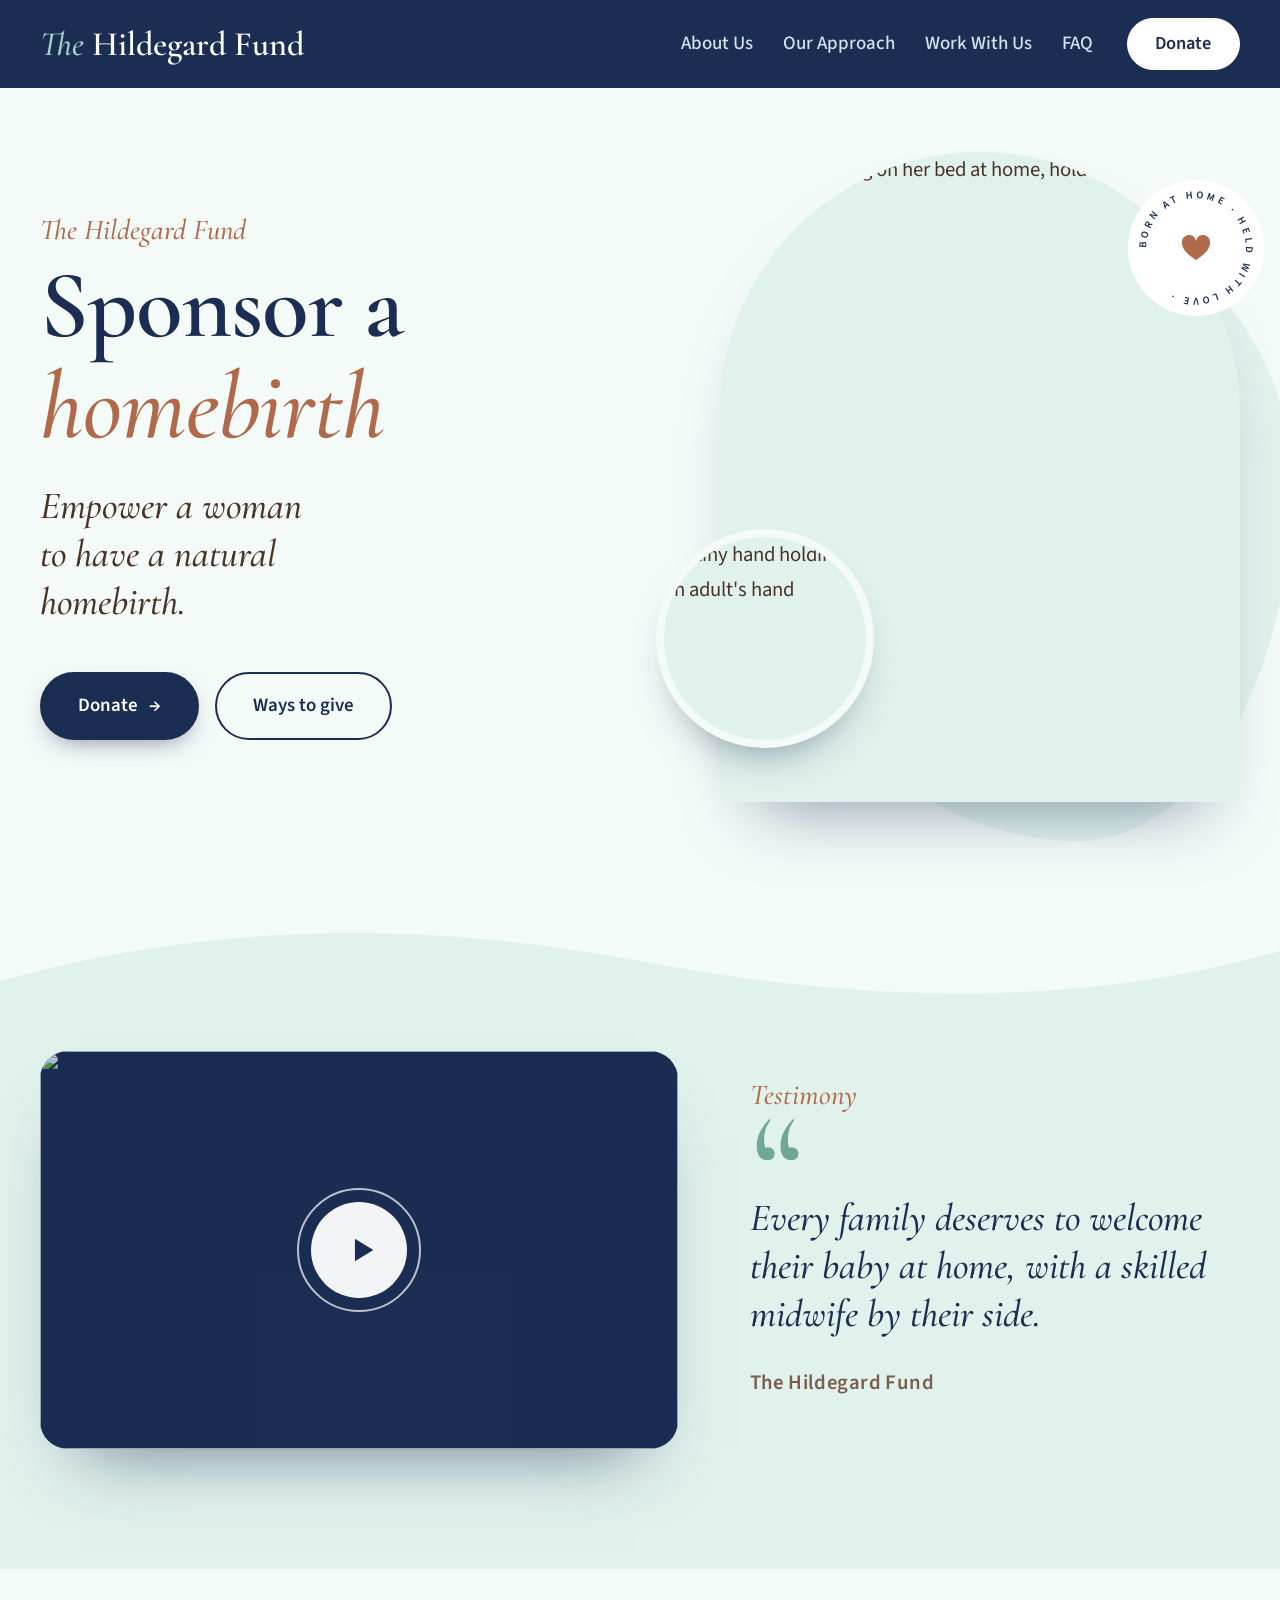
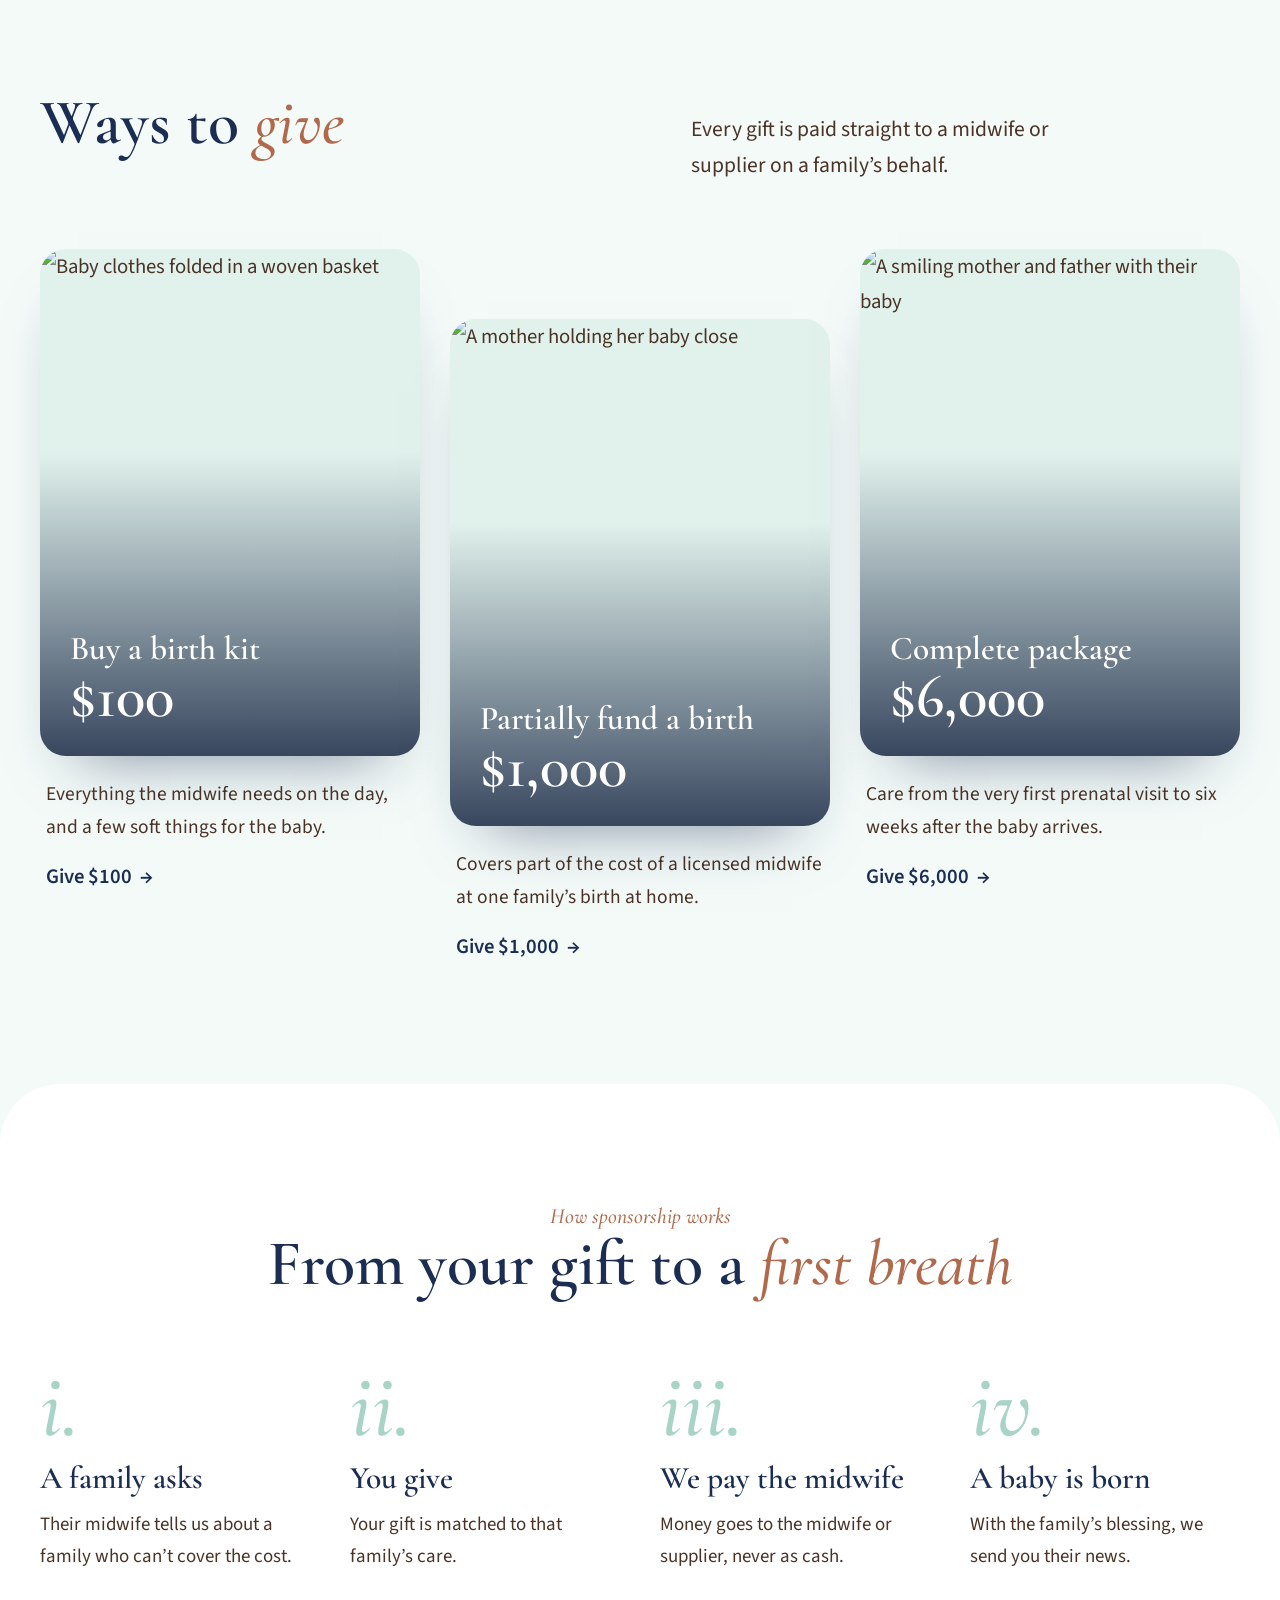
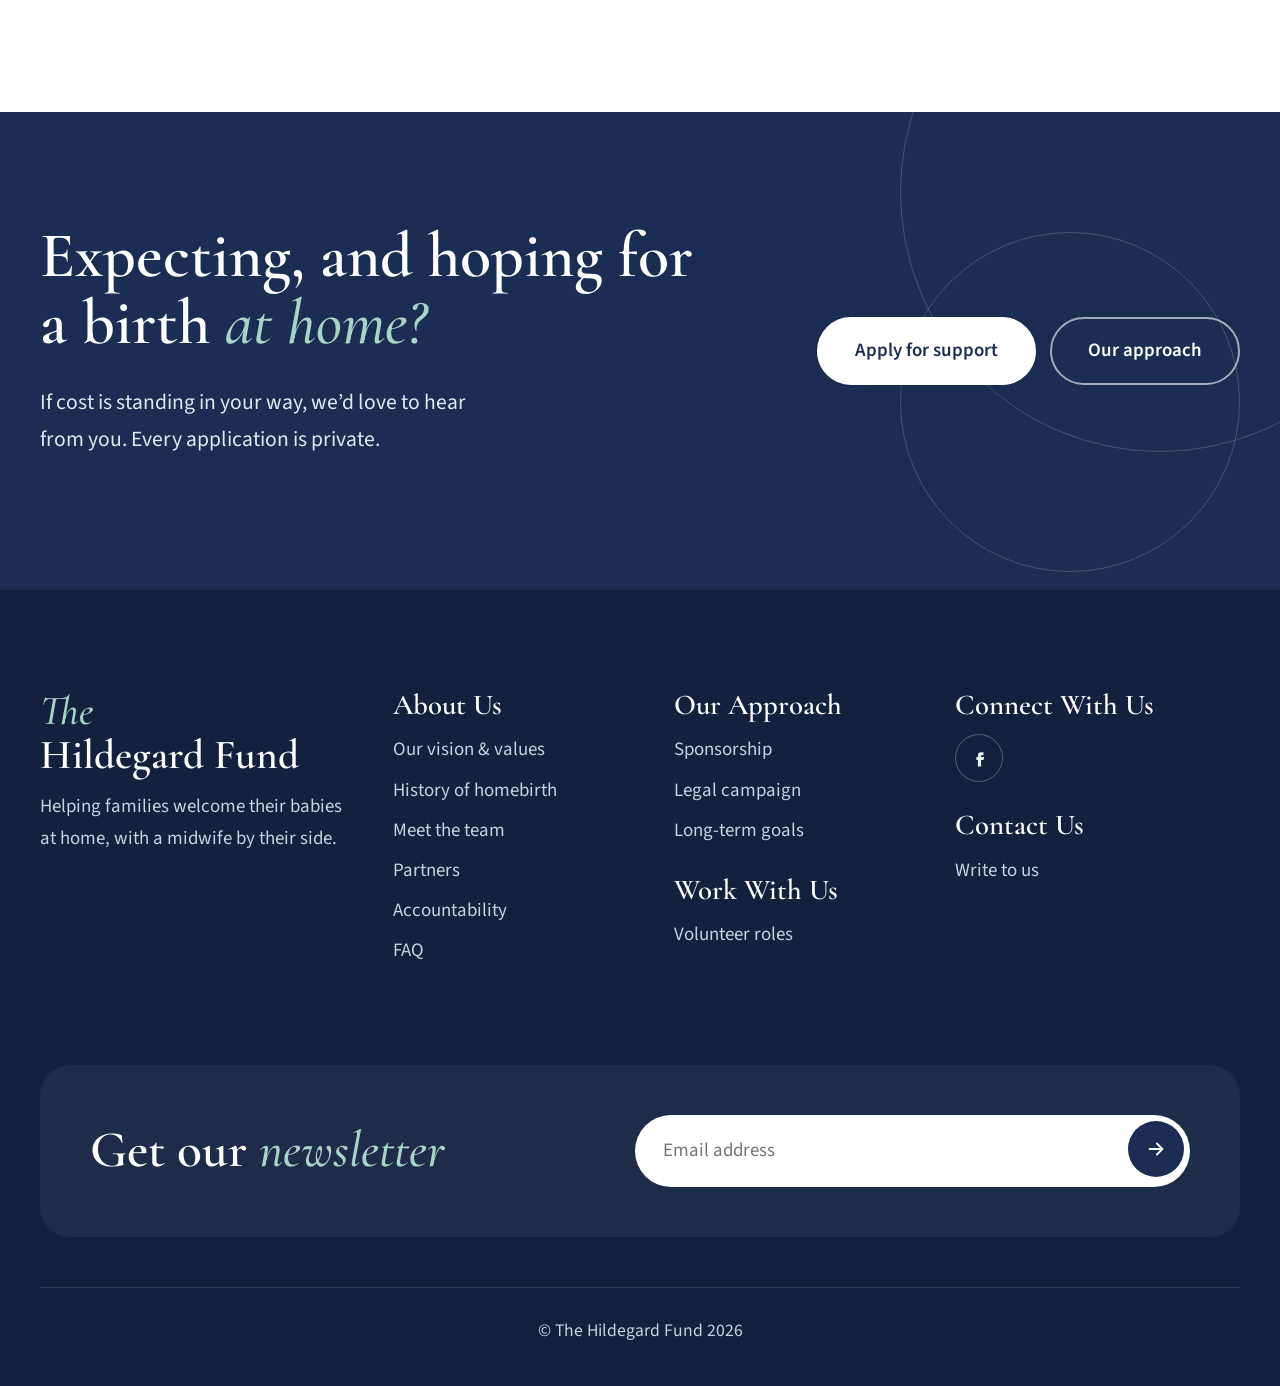
==== index.html @ 8248fbc6 "Launch The Hildegard Fund website Co-Authored-By: Claude Opus 5.5 <noreply@anthropic.com>" ====
<!DOCTYPE html>
<html lang="en">
<head>
  <meta charset="utf-8">
  <meta name="viewport" content="width=device-width, initial-scale=1">
  <title>The Hildegard Fund · Sponsor a homebirth</title>
  <meta name="description" content="The Hildegard Fund helps families pay for a midwife-attended homebirth. Buy a birth kit, fund a birth, or cover a complete package of care.">
  <link rel="preconnect" href="https://fonts.googleapis.com">
  <link rel="preconnect" href="https://fonts.gstatic.com" crossorigin>
  <link href="https://fonts.googleapis.com/css2?family=Cormorant+Garamond:ital,wght@0,500;0,600;1,500;1,600&family=Source+Sans+3:ital,wght@0,400;0,500;0,600;1,400&display=swap" rel="stylesheet">
  <link rel="stylesheet" href="css/style.css?v=10">
  <script>document.documentElement.classList.add("js")</script>
</head>
<body>

<header class="site-header">
  <div class="wrap">
    <a class="wordmark" href="index.html"><i>The</i> Hildegard Fund</a>
    <div class="header-right">
      <nav class="nav" aria-label="Main">
        <a href="about.html">About Us</a>
        <a href="approach.html">Our Approach</a>
        <a href="get-involved.html">Work With Us</a>
        <a href="about.html#faq">FAQ</a>
      </nav>
      <a class="donate-btn" href="https://www.paypal.com/pool/9ub8hglGhU?sr=wccr" target="_blank" rel="noopener">Donate</a>
      <button class="menu-btn" aria-expanded="false" aria-controls="mobile-nav" aria-label="Menu">
        <svg viewBox="0 0 24 24" fill="none" stroke="currentColor" stroke-width="1.5" stroke-linecap="round"><path d="M3 7h18M3 12h18M3 17h18"/></svg>
      </button>
    </div>
  </div>
  <nav class="mobile-nav" id="mobile-nav" aria-label="Main">
    <div>
      <a href="about.html">About Us</a>
      <a href="approach.html">Our Approach</a>
      <a href="get-involved.html">Work With Us</a>
      <a href="about.html#faq">FAQ</a>
      <a href="get-involved.html#contact">Contact Us</a>
    </div>
  </nav>
</header>

<main>
<!-- Photos are free Unsplash images used for now. Replace them with photos of your own families when you have them. -->

<section class="hero">
  <div class="wrap">
    <div>
      <p class="kicker reveal">The Hildegard Fund</p>
      <h1 class="reveal d1">Sponsor a <em>homebirth</em></h1>
      <p class="lede reveal d2">Empower a woman to have a natural homebirth.</p>
      <div class="hero-actions reveal d3">
        <a class="button" href="https://www.paypal.com/pool/9ub8hglGhU?sr=wccr" target="_blank" rel="noopener">Donate <span class="arrow">&rarr;</span></a>
        <a class="button ghost" href="#give">Ways to give</a>
      </div>
    </div>

    <div class="hero-art reveal d2">
      <div class="blob" aria-hidden="true"></div>
      <figure class="photo main">
        <img src="https://images.unsplash.com/photo-1581952976057-3a95405e28b0?auto=format&fit=crop&w=1100&q=80" alt="A mother sitting on her bed at home, holding her newborn">
      </figure>
      <figure class="photo small">
        <img src="https://images.unsplash.com/photo-1582486225644-aeacf6aa0b1b?auto=format&fit=crop&w=500&q=80" alt="A tiny hand holding an adult's hand">
      </figure>
      <svg class="spin-badge" viewBox="0 0 140 140" aria-hidden="true">
        <circle cx="70" cy="70" r="68" fill="#FFFFFF"/>
        <defs><path id="ring" d="M70,70 m-50,0 a50,50 0 1,1 100,0 a50,50 0 1,1 -100,0"/></defs>
        <text><textPath href="#ring">born at home &middot; held with love &middot;</textPath></text>
        <g class="heart"><path d="M70 82c-9-6-14-11-14-17a7 7 0 0 1 14-2 7 7 0 0 1 14 2c0 6-5 11-14 17z" fill="#B0694A"/></g>
      </svg>
    </div>
  </div>
</section>

<svg class="wave to-mint" viewBox="0 0 1440 90" preserveAspectRatio="none" aria-hidden="true"><path d="M0,60 C240,0 480,0 720,40 C960,80 1200,90 1440,30 L1440,90 L0,90 Z"/></svg>

<section class="testimony">
  <div class="wrap">
    <div class="reveal">
      <!-- Paste a YouTube embed link into data-video, for example https://www.youtube.com/embed/VIDEO_ID -->
      <button class="video" data-video="" aria-label="Play the testimony video">
        <img src="https://images.unsplash.com/photo-1542385151-efd9000785a0?auto=format&fit=crop&w=1200&q=80" alt="">
        <span class="play" aria-hidden="true"><svg viewBox="0 0 24 24"><path d="M7 4v16l13-8z"/></svg></span>
      </button>
    </div>
    <div class="reveal d1">
      <p class="kicker">Testimony</p>
      <span class="quote-mark" aria-hidden="true">&ldquo;</span>
      <p class="pull">Every family deserves to welcome their baby at home, with a skilled midwife by their side.</p>
      <p class="pull-by">The Hildegard Fund</p>
    </div>
  </div>
</section>

<section class="giving" id="give">
  <div class="wrap">
    <div class="section-head">
      <h2 class="reveal">Ways to <em>give</em></h2>
      <p class="reveal d1">Every gift is paid straight to a midwife or supplier on a family&rsquo;s behalf.</p>
    </div>

    <div class="gifts">
      <article class="gift reveal">
        <figure class="photo">
          <img src="https://images.unsplash.com/photo-1768693602418-260d828b878d?auto=format&fit=crop&w=800&q=80" alt="Baby clothes folded in a woven basket" loading="lazy">
          <div class="over"><h3>Buy a birth kit</h3><p class="amount">$100</p></div>
        </figure>
        <div class="text">
          <p>Everything the midwife needs on the day, and a few soft things for the baby.</p>
          <a class="link-arrow" href="https://www.paypal.com/pool/9ub8hglGhU?sr=wccr" target="_blank" rel="noopener">Give $100</a>
        </div>
      </article>

      <article class="gift reveal d1">
        <figure class="photo">
          <img src="https://images.unsplash.com/photo-1583710457367-47de0ea21fef?auto=format&fit=crop&w=800&q=80" alt="A mother holding her baby close" loading="lazy">
          <div class="over"><h3>Partially fund a birth</h3><p class="amount">$1,000</p></div>
        </figure>
        <div class="text">
          <p>Covers part of the cost of a licensed midwife at one family&rsquo;s birth at home.</p>
          <a class="link-arrow" href="https://www.paypal.com/pool/9ub8hglGhU?sr=wccr" target="_blank" rel="noopener">Give $1,000</a>
        </div>
      </article>

      <article class="gift reveal d2">
        <figure class="photo">
          <img src="https://images.unsplash.com/photo-1543342384-1f1350e27861?auto=format&fit=crop&w=800&q=80" alt="A smiling mother and father with their baby" loading="lazy">
          <div class="over"><h3>Complete package</h3><p class="amount">$6,000</p></div>
        </figure>
        <div class="text">
          <p>Care from the very first prenatal visit to six weeks after the baby arrives.</p>
          <a class="link-arrow" href="https://www.paypal.com/pool/9ub8hglGhU?sr=wccr" target="_blank" rel="noopener">Give $6,000</a>
        </div>
      </article>
    </div>
  </div>
</section>

<section class="steps-section">
  <div class="wrap">
    <div class="section-head center">
      <p class="kicker reveal">How sponsorship works</p>
      <h2 class="reveal d1">From your gift to a <em>first breath</em></h2>
    </div>
    <ol class="steps">
      <li class="reveal"><span class="num">i.</span><h3>A family asks</h3><p>Their midwife tells us about a family who can&rsquo;t cover the cost.</p></li>
      <li class="reveal d1"><span class="num">ii.</span><h3>You give</h3><p>Your gift is matched to that family&rsquo;s care.</p></li>
      <li class="reveal d2"><span class="num">iii.</span><h3>We pay the midwife</h3><p>Money goes to the midwife or supplier, never as cash.</p></li>
      <li class="reveal d3"><span class="num">iv.</span><h3>A baby is born</h3><p>With the family&rsquo;s blessing, we send you their news.</p></li>
    </ol>
  </div>
</section>

<section class="band">
  <span class="circle" aria-hidden="true"></span><span class="circle two" aria-hidden="true"></span>
  <div class="wrap">
    <div class="reveal">
      <h2>Expecting, and hoping for a birth <em>at home?</em></h2>
      <p>If cost is standing in your way, we&rsquo;d love to hear from you. Every application is private.</p>
    </div>
    <div class="actions reveal d1">
      <a class="button light" href="get-involved.html#contact">Apply for support</a>
      <a class="button ghost" href="approach.html">Our approach</a>
    </div>
  </div>
</section>
</main>

<footer class="site-footer">
  <div class="wrap">
    <div class="footer-top">
      <div>
        <p class="footer-name"><i>The</i><br>Hildegard Fund</p>
        <p>Helping families welcome their babies at home, with a midwife by their side.</p>
      </div>
      <div>
        <h4>About Us</h4>
        <ul>
          <li><a href="about.html#vision">Our vision &amp; values</a></li>
          <li><a href="about.html#history">History of homebirth</a></li>
          <li><a href="about.html#team">Meet the team</a></li>
          <li><a href="about.html#partners">Partners</a></li>
          <li><a href="about.html#accountability">Accountability</a></li>
          <li><a href="about.html#faq">FAQ</a></li>
        </ul>
      </div>
      <div>
        <h4>Our Approach</h4>
        <ul>
          <li><a href="approach.html#sponsorship">Sponsorship</a></li>
          <li><a href="approach.html#legal">Legal campaign</a></li>
          <li><a href="approach.html#goals">Long-term goals</a></li>
        </ul>
        <h4>Work With Us</h4>
        <ul>
          <li><a href="get-involved.html#volunteer">Volunteer roles</a></li>
        </ul>
      </div>
      <div>
        <h4>Connect With Us</h4>
        <div class="socials">
          <a href="https://www.facebook.com/profile.php?id=61595986334964&amp;sk=directory_communities" target="_blank" rel="noopener" aria-label="Facebook"><svg viewBox="0 0 24 24"><path d="M14 8h3V4h-3a4 4 0 0 0-4 4v2H8v4h2v8h4v-8h3l1-4h-4V8z"/></svg></a>
        </div>
        <h4>Contact Us</h4>
        <ul>
          <li><a href="get-involved.html#contact">Write to us</a></li>
        </ul>
      </div>
    </div>

    <div class="newsletter">
      <h3>Get our <em>newsletter</em></h3>
      <form class="news-form" novalidate>
        <label class="sr-only" for="news-email">Email address</label>
        <input type="email" id="news-email" placeholder="Email address" autocomplete="email">
        <button type="submit" aria-label="Sign up">
          <svg viewBox="0 0 24 24" fill="none" stroke="currentColor" stroke-width="2" stroke-linecap="round" stroke-linejoin="round"><path d="M5 12h14M13 6l6 6-6 6"/></svg>
        </button>
      </form>
      <p class="news-msg" aria-live="polite"></p>
    </div>

    <p class="copyright">&copy; The Hildegard Fund 2026</p>
  </div>
</footer>

<script src="js/main.js?v=10"></script>
</body>
</html>
---- css/style.css ----
/* The Hildegard Fund */

:root {
  --bg: #F3FAF8;          /* light blue-green page */
  --mint: #E1F2ED;        /* soft band */
  --sage: #A8D3C7;        /* accents */
  --sage-deep: #6FA897;
  --white: #FFFFFF;
  --navy: #1B2D52;        /* important headings */
  --navy-deep: #13213F;
  --brown: #4A3326;       /* body text */
  --brown-soft: #7A5E4C;
  --clay: #B0694A;        /* italic accents */
  --line: rgba(27, 45, 82, 0.12);

  --display: "Cormorant Garamond", Garamond, Georgia, serif;
  --sans: "Source Sans 3", "Helvetica Neue", Arial, sans-serif;

  --wrap: 1200px;
  --ease: cubic-bezier(.2, .7, .2, 1);
}

/* Base text size: every size on the site scales from this. */
html { font-size: 112.5%; scroll-behavior: smooth; scroll-padding-top: 100px; }

* { box-sizing: border-box; }

body {
  margin: 0;
  background: var(--bg);
  color: var(--brown);
  font-family: var(--sans);
  font-size: 1.15rem;
  line-height: 1.7;
  -webkit-font-smoothing: antialiased;
  overflow-x: clip;
}

img { display: block; max-width: 100%; }

h1, h2, h3, h4 {
  font-family: var(--display);
  color: var(--navy);
  font-weight: 600;
  line-height: 1.05;
  margin: 0 0 0.45em;
}
h1 { font-size: clamp(3.2rem, 7.5vw, 6rem); letter-spacing: -0.01em; }
h2 { font-size: clamp(2.5rem, 5vw, 3.9rem); }
h3 { font-size: clamp(1.7rem, 2.6vw, 2.1rem); }
h1 em, h2 em, h3 em { font-style: italic; font-weight: 500; color: var(--clay); }

p { margin: 0 0 1em; }

a { color: var(--navy); text-underline-offset: .2em; text-decoration-thickness: 1px; transition: color .25s; }
a:hover { color: var(--clay); }

:focus-visible { outline: 2px solid var(--clay); outline-offset: 4px; border-radius: 4px; }

.wrap { width: min(var(--wrap), 100% - 56px); margin-inline: auto; }

.sr-only { position: absolute; width: 1px; height: 1px; overflow: hidden; clip: rect(0 0 0 0); white-space: nowrap; }

.kicker {
  font-family: var(--display); font-style: italic; font-weight: 500;
  font-size: 1.6rem; color: var(--clay); margin: 0 0 .3em; line-height: 1.2;
}

.lede {
  font-family: var(--display); font-style: italic; font-weight: 500;
  font-size: clamp(1.8rem, 3vw, 2.5rem); line-height: 1.25; color: var(--brown);
}

/* ---------- Buttons ---------- */

.button {
  display: inline-flex; align-items: center; gap: .6em;
  background: var(--navy); color: var(--white);
  padding: .85em 1.9em; border-radius: 999px;
  font-family: var(--sans); font-weight: 600; font-size: 1.05rem;
  text-decoration: none; border: 2px solid var(--navy);
  transition: transform .3s var(--ease), background .3s, color .3s, box-shadow .3s;
  box-shadow: 0 10px 24px -10px rgba(27, 45, 82, .55);
}
.button:hover { color: var(--white); background: var(--navy-deep); transform: translateY(-3px); box-shadow: 0 16px 30px -12px rgba(27, 45, 82, .6); }
.button .arrow { transition: transform .3s var(--ease); }
.button:hover .arrow { transform: translateX(4px); }
.button.ghost { background: transparent; color: var(--navy); box-shadow: none; }
.button.ghost:hover { background: var(--navy); color: var(--white); }
.button.light { background: var(--white); color: var(--navy); border-color: var(--white); }
.button.light:hover { background: var(--mint); color: var(--navy); }

.link-arrow { font-weight: 600; text-decoration: none; display: inline-flex; gap: .4em; align-items: center; }
.link-arrow::after { content: "\2192"; transition: transform .3s var(--ease); }
.link-arrow:hover::after { transform: translateX(5px); }

/* ---------- Header ---------- */

/* The top bar is navy blue with light text */
.site-header {
  position: sticky; top: 0; z-index: 30;
  background: var(--navy);
  transition: box-shadow .35s;
}
.site-header.scrolled { box-shadow: 0 10px 30px -12px rgba(19, 33, 63, .55); }
.site-header .wrap { display: flex; align-items: center; justify-content: space-between; gap: 24px; padding: 18px 0; }
.wordmark {
  font-family: var(--display); font-weight: 600; font-size: 1.9rem; line-height: 1;
  color: var(--white); text-decoration: none; white-space: nowrap;
}
.wordmark i { font-weight: 500; color: var(--sage); }
.wordmark:hover { color: var(--white); }

.header-right { display: flex; align-items: center; gap: 34px; }
.nav { display: flex; gap: 30px; }
.nav a { position: relative; text-decoration: none; color: #D5E3EC; font-size: 1.05rem; font-weight: 500; }
.nav a::after {
  content: ""; position: absolute; left: 0; right: 0; bottom: -4px; height: 1.5px; background: var(--sage);
  transform: scaleX(0); transform-origin: right; transition: transform .35s var(--ease);
}
.nav a:hover::after, .nav a[aria-current="page"]::after { transform: scaleX(1); transform-origin: left; }
.nav a:hover, .nav a[aria-current="page"] { color: var(--white); }

.donate-btn {
  display: inline-block; padding: .5em 1.5em; border-radius: 999px;
  border: 1.5px solid var(--white); background: var(--white); color: var(--navy); text-decoration: none;
  font-weight: 600; font-size: 1.02rem; white-space: nowrap; transition: .3s;
}
.donate-btn:hover { background: var(--sage); border-color: var(--sage); color: var(--navy); }

.menu-btn { display: none; background: none; border: 0; padding: 6px; cursor: pointer; color: var(--white); }
.menu-btn svg { width: 30px; height: 30px; display: block; }

.mobile-nav {
  display: grid; grid-template-rows: 0fr; transition: grid-template-rows .4s var(--ease);
  background: var(--navy);
}
.mobile-nav > div { overflow: hidden; }
.mobile-nav.open { grid-template-rows: 1fr; box-shadow: 0 20px 30px -20px rgba(19,33,63,.6); }
.mobile-nav a {
  display: block; padding: 14px 28px; text-decoration: none; color: var(--white);
  font-family: var(--display); font-size: 1.6rem; font-weight: 600; border-top: 1px solid rgba(255,255,255,.12);
}

/* ---------- Photos ---------- */

.photo { margin: 0; overflow: hidden; background: var(--mint); position: relative; }
.photo img { width: 100%; height: 100%; object-fit: cover; transition: transform 1.2s var(--ease); }

/* ---------- Hero ---------- */

.hero { position: relative; padding: 64px 0 120px; overflow-x: clip; }
.hero .wrap { display: grid; grid-template-columns: 1.05fr 1fr; gap: 64px; align-items: center; }
.hero h1 { margin-bottom: .25em; }
.hero .lede { max-width: 17ch; margin-bottom: 1.2em; }
.hero-actions { display: flex; flex-wrap: wrap; gap: 16px; align-items: center; }

.hero-art { position: relative; justify-self: end; width: min(100%, 520px); }
.hero-art .blob {
  position: absolute; inset: 8% -10% -6% 12%; background: var(--mint);
  border-radius: 46% 54% 42% 58% / 52% 44% 56% 48%;
  animation: morph 14s ease-in-out infinite;
}
.hero-art .main {
  position: relative; aspect-ratio: 4 / 5;
  border-radius: 999px 999px 32px 32px;
  box-shadow: 0 40px 70px -40px rgba(27, 45, 82, .55);
}
.hero-art .small {
  position: absolute; left: -64px; bottom: 54px; width: 42%; aspect-ratio: 1;
  border-radius: 50%; border: 8px solid var(--bg);
  box-shadow: 0 24px 40px -22px rgba(27, 45, 82, .5);
  animation: float 7s ease-in-out infinite;
}
.spin-badge {
  position: absolute; right: -26px; top: 26px; width: 140px; height: 140px;
  animation: spin 26s linear infinite;
}
.spin-badge text { font-family: var(--sans); font-size: 10.5px; font-weight: 600; letter-spacing: .32em; fill: var(--navy); text-transform: uppercase; }
.spin-badge .heart { animation: spin 26s linear infinite reverse; transform-origin: 70px 70px; }

@keyframes morph {
  0%, 100% { border-radius: 46% 54% 42% 58% / 52% 44% 56% 48%; }
  50% { border-radius: 58% 42% 55% 45% / 42% 58% 42% 58%; }
}
@keyframes float { 0%, 100% { transform: translateY(0); } 50% { transform: translateY(-14px); } }
@keyframes spin { to { transform: rotate(360deg); } }

.wave { display: block; width: 100%; height: 90px; margin-top: -1px; }
.wave.to-mint { fill: var(--mint); }

/* ---------- Testimony ---------- */

.testimony { background: var(--mint); padding: 40px 0 120px; }
.testimony .wrap { display: grid; grid-template-columns: 1.3fr 1fr; gap: 72px; align-items: center; }
.video {
  position: relative; display: block; width: 100%; aspect-ratio: 16 / 10; padding: 0; border: 0;
  border-radius: 28px; overflow: hidden; cursor: pointer; background: var(--navy);
  box-shadow: 0 40px 70px -40px rgba(27, 45, 82, .6);
}
.video img { width: 100%; height: 100%; object-fit: cover; opacity: .82; transition: transform 1s var(--ease), opacity .4s; }
.video:hover img { transform: scale(1.04); opacity: .7; }
.video .play {
  position: absolute; inset: 0; margin: auto; width: 96px; height: 96px; border-radius: 50%;
  background: rgba(255,255,255,.95); display: grid; place-items: center;
}
.video .play::before {
  content: ""; position: absolute; inset: -14px; border-radius: 50%;
  border: 2px solid rgba(255,255,255,.7); animation: pulse 2.4s ease-out infinite;
}
.video .play svg { width: 34px; height: 34px; fill: var(--navy); margin-left: 6px; }
.video iframe { position: absolute; inset: 0; width: 100%; height: 100%; border: 0; }
@keyframes pulse { 0% { transform: scale(.9); opacity: 1; } 100% { transform: scale(1.35); opacity: 0; } }

.quote-mark { font-family: var(--display); font-size: 9rem; line-height: .6; color: var(--sage-deep); height: .45em; display: block; }
.pull {
  font-family: var(--display); font-style: italic; font-weight: 500;
  font-size: clamp(1.9rem, 3vw, 2.5rem); line-height: 1.25; color: var(--navy); margin: 0 0 .7em;
}
.pull-by { font-weight: 600; color: var(--brown-soft); letter-spacing: .02em; }

/* ---------- Giving ---------- */

.giving { padding: 120px 0; }
.section-head { display: grid; grid-template-columns: 1.1fr 1fr; gap: 48px; align-items: end; margin-bottom: 64px; }
.section-head p { margin: 0; font-size: 1.2rem; max-width: 34ch; }
.section-head.center { display: block; text-align: center; }
.section-head.center p { margin: 0 auto; }

.gifts { display: grid; grid-template-columns: repeat(3, 1fr); gap: 30px; align-items: start; }
.gift { position: relative; }
.gift:nth-child(2) { margin-top: 70px; }
.gift .photo { aspect-ratio: 3 / 4; border-radius: 26px; box-shadow: 0 34px 60px -38px rgba(27,45,82,.6); }
.gift:hover .photo img { transform: scale(1.06); }
.gift .photo::after {
  content: ""; position: absolute; inset: 0;
  background: linear-gradient(180deg, rgba(19,33,63,0) 40%, rgba(19,33,63,.82) 100%);
}
.gift .over { position: absolute; left: 0; right: 0; bottom: 0; padding: 28px 30px; z-index: 2; color: #fff; }
.gift .over h3 { color: #fff; margin: 0; }
.gift .amount { font-family: var(--display); font-size: 3.4rem; font-weight: 600; line-height: 1; margin: 0; color: #fff; }
.gift .text { padding: 22px 6px 0; }
.gift .text p { font-size: 1.08rem; margin-bottom: .8em; }

/* ---------- Steps ---------- */

.steps-section { background: var(--white); padding: 120px 0; border-radius: 60px 60px 0 0; }
.steps { list-style: none; margin: 0; padding: 0; display: grid; grid-template-columns: repeat(4, 1fr); gap: 40px; }
.steps li { position: relative; }
.steps .num {
  font-family: var(--display); font-style: italic; font-weight: 500; font-size: 5rem; line-height: 1;
  color: var(--sage); display: block; margin-bottom: 10px;
}
.steps h3 { font-size: 1.75rem; }
.steps p { font-size: 1.05rem; }

/* ---------- Band ---------- */

.band { position: relative; background: var(--navy); color: #DDEBF0; overflow: hidden; padding: 110px 0; }
.band .wrap { position: relative; display: grid; grid-template-columns: 1.4fr 1fr; gap: 56px; align-items: center; }
.band h2 { color: #fff; }
.band h2 em { color: var(--sage); }
.band p { font-size: 1.2rem; max-width: 40ch; }
.band .circle {
  position: absolute; width: 520px; height: 520px; border-radius: 50%;
  border: 1px solid rgba(168, 211, 199, .25); right: -140px; top: -180px;
}
.band .circle.two { width: 340px; height: 340px; right: 40px; top: 120px; }
.band .actions { display: flex; flex-wrap: wrap; gap: 14px; justify-content: flex-end; }
.band .button.ghost { color: #fff; border-color: rgba(255,255,255,.6); }
.band .button.ghost:hover { background: #fff; color: var(--navy); }

/* ---------- Inner pages ---------- */

.page-hero { padding: 64px 0 90px; }
.page-hero h1.long { font-size: clamp(2.4rem, 4.4vw, 3.7rem); line-height: 1.12; }
.page-hero .wrap { display: grid; grid-template-columns: 1.1fr 1fr; gap: 64px; align-items: center; }
.page-hero .photo { aspect-ratio: 5 / 4; border-radius: 200px 200px 28px 28px; box-shadow: 0 40px 70px -40px rgba(27,45,82,.55); }
.page-hero .lede { max-width: 22ch; }

.block { padding: 100px 0; }
.block.mint { background: var(--mint); }
.block.white { background: var(--white); }
.block .wrap.split { display: grid; grid-template-columns: 1fr 1.6fr; gap: 72px; }
.block h2 { font-size: clamp(2.3rem, 4vw, 3.2rem); }
.prose { max-width: 64ch; }
.prose h3 { margin-top: 1.4em; font-size: 1.9rem; }
.prose h3:first-child { margin-top: 0; }
.prose ul { padding-left: 1.2em; }
.prose li { margin-bottom: .5em; }
.prose li::marker { color: var(--sage-deep); }

.cards { display: grid; grid-template-columns: repeat(3, 1fr); gap: 24px; }
.cards.two { grid-template-columns: repeat(2, 1fr); }
.people.single { grid-template-columns: 1fr; justify-items: center; }
.card {
  background: var(--white); border-radius: 24px; padding: 34px 30px;
  box-shadow: 0 24px 50px -36px rgba(27,45,82,.45);
  transition: transform .4s var(--ease), box-shadow .4s;
}
.block.white .card { background: var(--bg); box-shadow: none; }
.card:hover { transform: translateY(-6px); box-shadow: 0 34px 60px -36px rgba(27,45,82,.5); }
.card .num { font-family: var(--display); font-style: italic; font-size: 3rem; color: var(--sage-deep); line-height: 1; display: block; margin-bottom: 12px; }
.card h3 { font-size: 1.8rem; }
.card p { font-size: 1.05rem; margin: 0; }

.timeline { list-style: none; padding: 0; margin: 0; position: relative; }
.timeline::before { content: ""; position: absolute; left: 9px; top: 10px; bottom: 10px; width: 2px; background: var(--sage); }
.timeline li { position: relative; padding: 0 0 34px 52px; }
.timeline li::before {
  content: ""; position: absolute; left: 0; top: 8px; width: 20px; height: 20px; border-radius: 50%;
  background: var(--bg); border: 3px solid var(--navy);
}
.block.mint .timeline li::before { background: var(--mint); }
.timeline strong { display: block; font-family: var(--display); font-size: 1.8rem; color: var(--navy); font-weight: 600; line-height: 1.2; }

.people { display: grid; grid-template-columns: repeat(3, 1fr); gap: 34px; }
.person .photo { aspect-ratio: 1; width: min(100%, 220px); margin: 0 auto 18px; border-radius: 50%; display: grid; place-items: center; }
.person .initials { font-family: var(--display); font-size: 3.4rem; font-style: italic; color: var(--sage-deep); }
.person h3 { font-size: 1.8rem; margin: 0; text-align: center; }
.person p { text-align: center; color: var(--brown-soft); margin: 0; }

.note { font-style: italic; color: var(--brown-soft); border-left: 3px solid var(--sage); padding-left: 16px; }

details { background: var(--white); border-radius: 18px; margin-bottom: 14px; transition: box-shadow .3s; }
details[open] { box-shadow: 0 20px 40px -30px rgba(27,45,82,.45); }
summary {
  list-style: none; cursor: pointer; padding: 22px 64px 22px 28px; position: relative;
  font-family: var(--display); font-weight: 600; font-size: 1.7rem; color: var(--navy); line-height: 1.25;
}
summary::-webkit-details-marker { display: none; }
summary::after {
  content: "+"; position: absolute; right: 24px; top: 50%; transform: translateY(-50%);
  width: 34px; height: 34px; border-radius: 50%; background: var(--mint);
  display: grid; place-items: center; font-family: var(--sans); font-size: 1.3rem; transition: transform .3s;
}
details[open] summary::after { transform: translateY(-50%) rotate(45deg); }
details p { padding: 0 28px 24px; margin: 0; }

/* ---------- Forms ---------- */

.donate-card { background: var(--white); border-radius: 32px; padding: clamp(28px, 5vw, 56px); box-shadow: 0 40px 70px -46px rgba(27,45,82,.5); }
.donate-form fieldset { border: 0; padding: 0; margin: 0 0 30px; }
.donate-form legend { font-family: var(--display); font-weight: 600; font-size: 1.8rem; color: var(--navy); margin-bottom: 12px; }
.choice { display: flex; flex-wrap: wrap; gap: 12px; }
.choice label { cursor: pointer; }
.choice input { position: absolute; opacity: 0; }
.choice span {
  display: inline-block; padding: 12px 24px; border-radius: 999px; border: 1.5px solid var(--line);
  color: var(--navy); font-weight: 600; transition: .25s; background: var(--bg);
}
.choice label:hover span { border-color: var(--navy); }
.choice input:checked + span { background: var(--navy); border-color: var(--navy); color: #fff; }
.choice input:focus-visible + span { outline: 2px solid var(--clay); outline-offset: 3px; }
.other { display: inline-flex; align-items: center; border: 1.5px solid var(--line); border-radius: 999px; padding: 0 18px; color: var(--navy); font-weight: 600; background: var(--bg); }
.other input { position: static; opacity: 1; border: 0; background: transparent; font: inherit; color: var(--navy); width: 7ch; padding: 12px 6px; outline: 0; }
.form-msg { font-style: italic; color: var(--brown-soft); min-height: 1.7em; margin-top: 14px; }

/* ---------- Footer ---------- */

.site-footer { background: var(--navy-deep); color: #C6D3DF; padding: 100px 0 40px; font-size: 1.05rem; }
.footer-top { display: grid; grid-template-columns: 1.3fr 1fr 1fr 1.2fr; gap: 44px; }
.footer-name { font-family: var(--display); font-size: 2.3rem; color: #fff; font-weight: 600; line-height: 1.05; margin-bottom: 14px; }
.footer-name i { color: var(--sage); font-weight: 500; }
.site-footer h4 { font-family: var(--display); color: #fff; font-size: 1.6rem; font-weight: 600; margin-bottom: 14px; }
.site-footer ul { list-style: none; padding: 0; margin: 0 0 28px; }
.site-footer li { margin-bottom: 8px; }
.site-footer a { color: #C6D3DF; text-decoration: none; }
.site-footer a:hover { color: #fff; }

.socials { display: flex; flex-wrap: wrap; gap: 12px; margin-bottom: 28px; }
.socials a { width: 48px; height: 48px; border-radius: 50%; border: 1.5px solid rgba(255,255,255,.28); display: grid; place-items: center; transition: .3s; }
.socials a:hover { background: var(--sage); border-color: var(--sage); transform: translateY(-3px); }
.socials svg { width: 19px; height: 19px; fill: #E6F1EE; }
.socials a:hover svg { fill: var(--navy-deep); }

.newsletter {
  margin: 70px 0 50px; padding: 50px; border-radius: 30px; background: rgba(255,255,255,.05);
  display: grid; grid-template-columns: 1fr 1.1fr; gap: 40px; align-items: center;
}
.newsletter h3 { color: #fff; font-size: clamp(2.2rem, 4vw, 3rem); margin: 0; }
.newsletter h3 em { color: var(--sage); }
.news-form { display: flex; background: #fff; border-radius: 999px; padding: 6px; }
.news-form input { flex: 1; min-width: 0; border: 0; padding: 14px 22px; font: inherit; color: var(--brown); outline: 0; background: transparent; border-radius: 999px; }
.news-form button {
  width: 56px; height: 56px; border: 0; border-radius: 50%; background: var(--navy); color: #fff;
  cursor: pointer; display: grid; place-items: center; transition: background .3s, transform .3s;
}
.news-form button:hover { background: var(--clay); transform: rotate(-12deg); }
.news-form button svg { width: 22px; height: 22px; }
.news-msg { grid-column: 2; margin: -24px 0 0 22px; font-style: italic; color: var(--sage); }
.news-msg:empty { display: none; }

.copyright { border-top: 1px solid rgba(255,255,255,.12); padding-top: 28px; margin: 0; text-align: center; font-size: .98rem; }

/* ---------- Reveal on scroll ---------- */

.js .reveal { opacity: 0; transform: translateY(40px); transition: opacity 1s var(--ease), transform 1s var(--ease); }
.js .reveal.in { opacity: 1; transform: none; }
.js .reveal.d1 { transition-delay: .12s; }
.js .reveal.d2 { transition-delay: .24s; }
.js .reveal.d3 { transition-delay: .36s; }

@media (prefers-reduced-motion: reduce) {
  html { scroll-behavior: auto; }
  *, *::before, *::after { animation: none !important; }
  .js .reveal { opacity: 1; transform: none; transition: none; }
}

/* ---------- Responsive ---------- */

@media (max-width: 1000px) {
  .nav { display: none; }
  .menu-btn { display: block; }
  .header-right { gap: 10px; }
  .hero .wrap, .testimony .wrap, .page-hero .wrap, .band .wrap, .section-head, .block .wrap.split { grid-template-columns: 1fr; gap: 48px; }
  .hero-art { justify-self: center; width: min(88%, 460px); }
  .hero-art .small { left: -30px; }
  .gifts { grid-template-columns: 1fr; max-width: 520px; margin-inline: auto; gap: 56px; }
  .gift:nth-child(2) { margin-top: 0; }
  .steps { grid-template-columns: 1fr 1fr; }
  .cards, .cards.two { grid-template-columns: 1fr; }
  .band .actions { justify-content: flex-start; }
  .footer-top { grid-template-columns: 1fr 1fr; }
  .newsletter { grid-template-columns: 1fr; padding: 36px 28px; }
  .news-msg { grid-column: 1; margin: 0; }
}
@media (max-width: 600px) {
  html { font-size: 106.25%; }
  .wrap { width: calc(100% - 36px); }
  .section-head { gap: 8px; margin-bottom: 44px; }
  .wordmark { font-size: 1.3rem; }
  .site-header .wrap { gap: 10px; }
  .header-right { gap: 4px; }
  .donate-btn { padding: .35em 1em; font-size: .92rem; }
  .menu-btn { padding: 4px 0 4px 4px; }
  .menu-btn svg { width: 28px; height: 28px; }
  .hero { padding-bottom: 80px; }
  .hero-art .small { left: -14px; bottom: 30px; border-width: 6px; }
  .spin-badge { width: 104px; height: 104px; right: -10px; top: 0; }
  .giving, .steps-section, .band, .block { padding: 80px 0; }
  .steps-section { border-radius: 36px 36px 0 0; }
  .steps { grid-template-columns: 1fr; }
  .people { grid-template-columns: 1fr 1fr; gap: 20px; }
  .person h3 { font-size: 1.4rem; }
  .footer-top { grid-template-columns: 1fr; }
  .video .play { width: 76px; height: 76px; }
}
@media (max-width: 380px) {
  .wordmark { white-space: normal; font-size: 1.2rem; line-height: 1.05; }
}
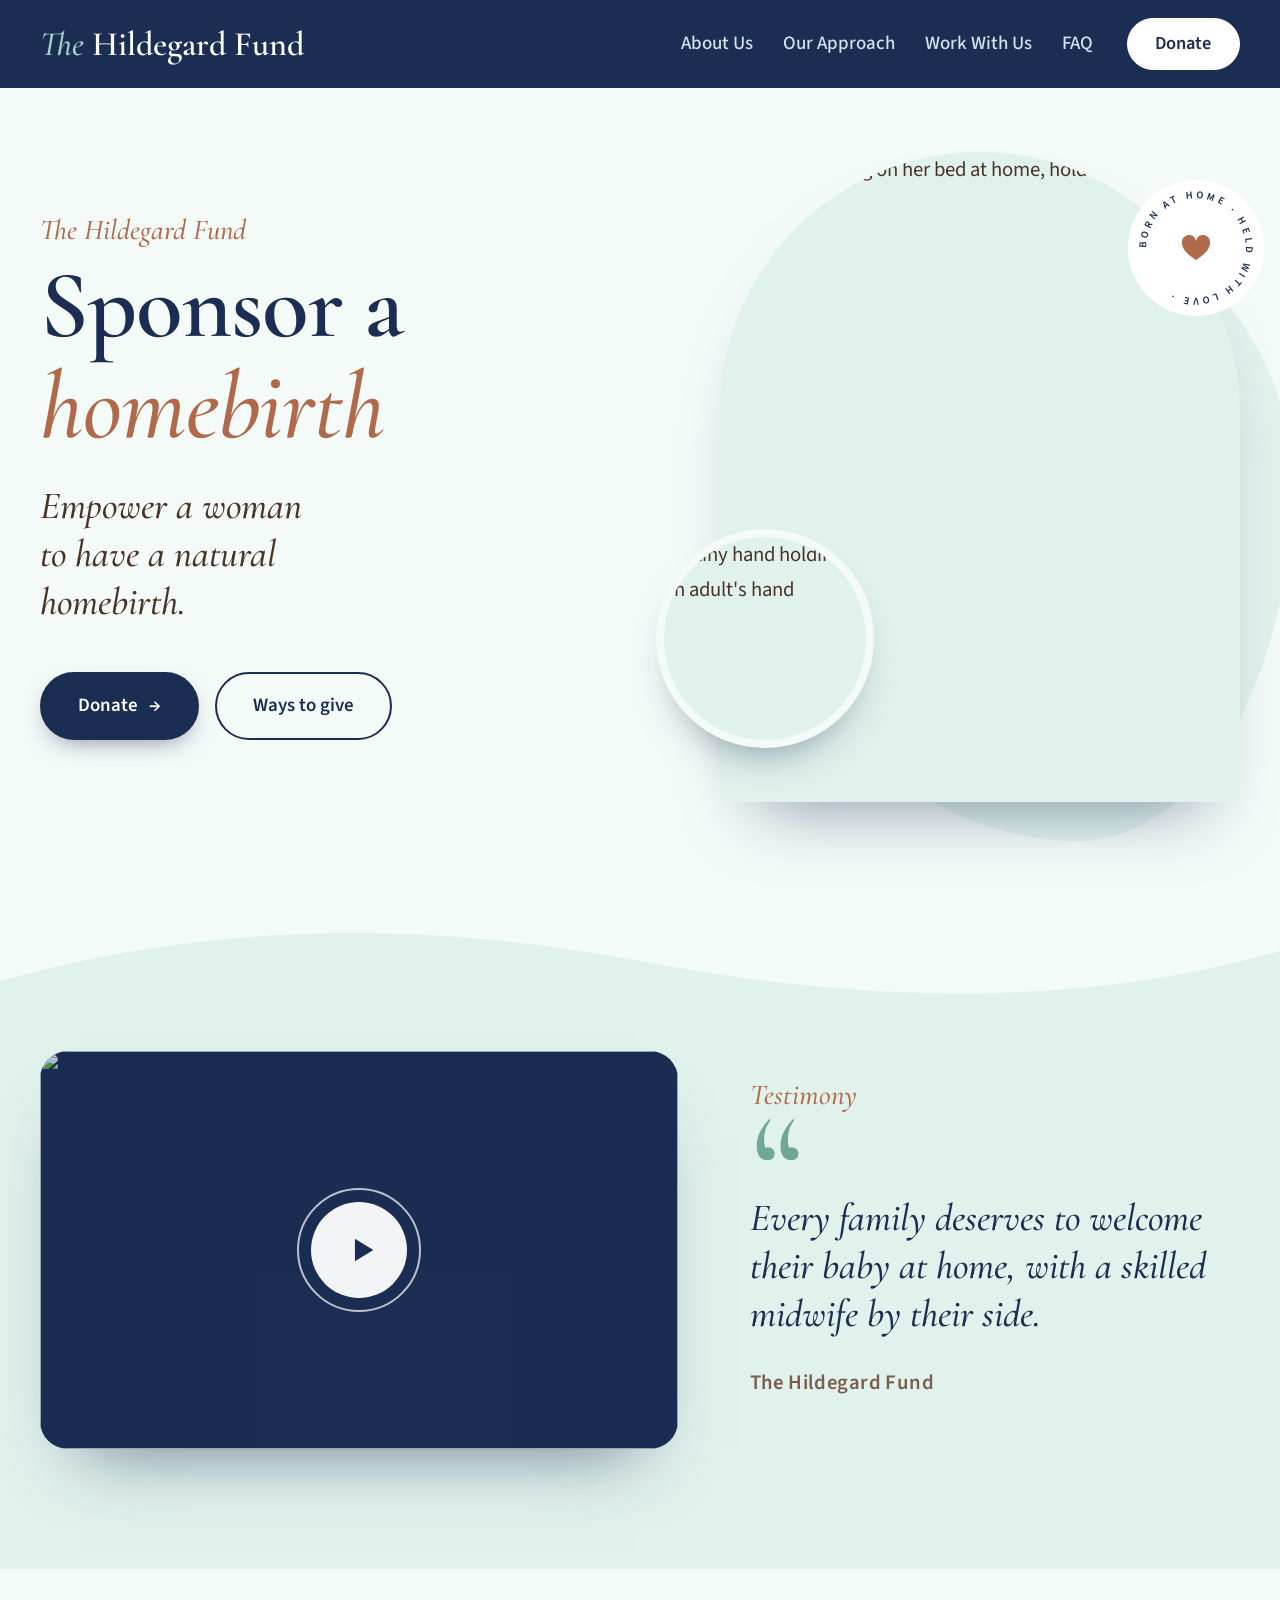
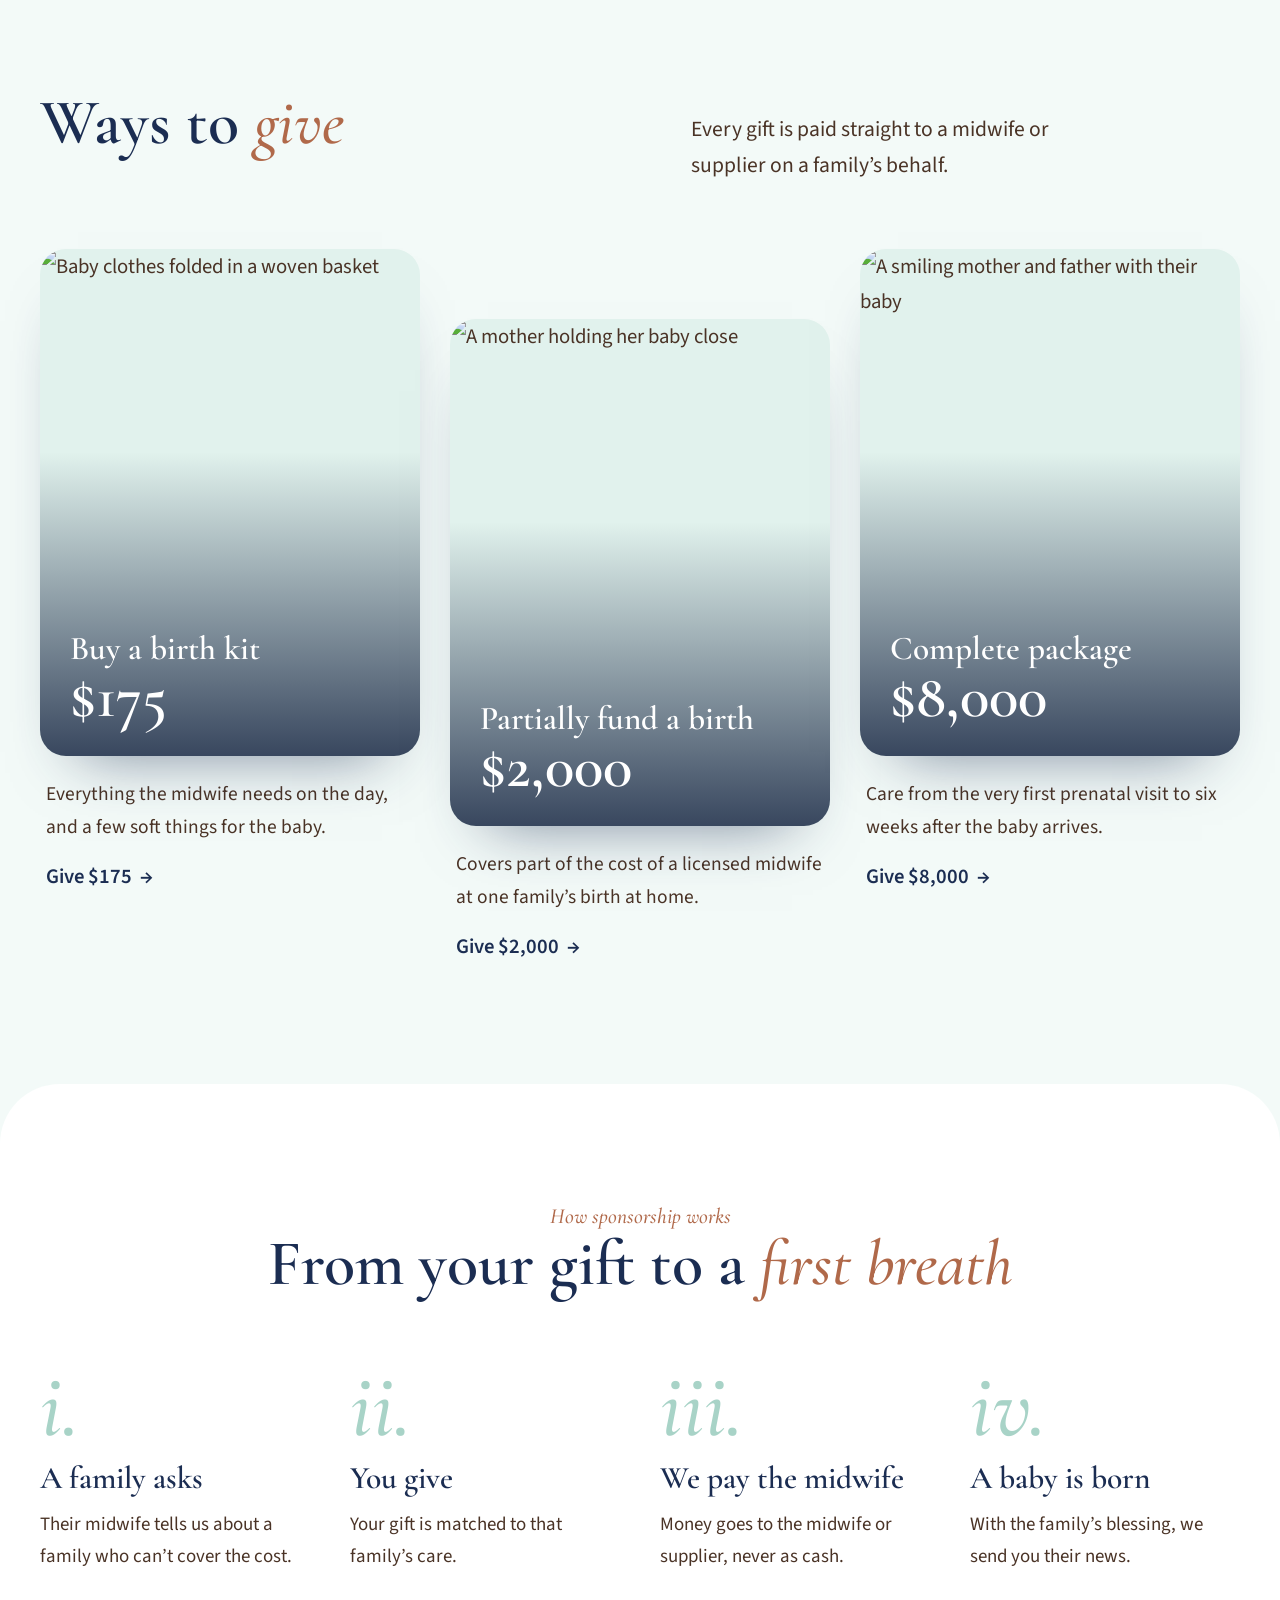
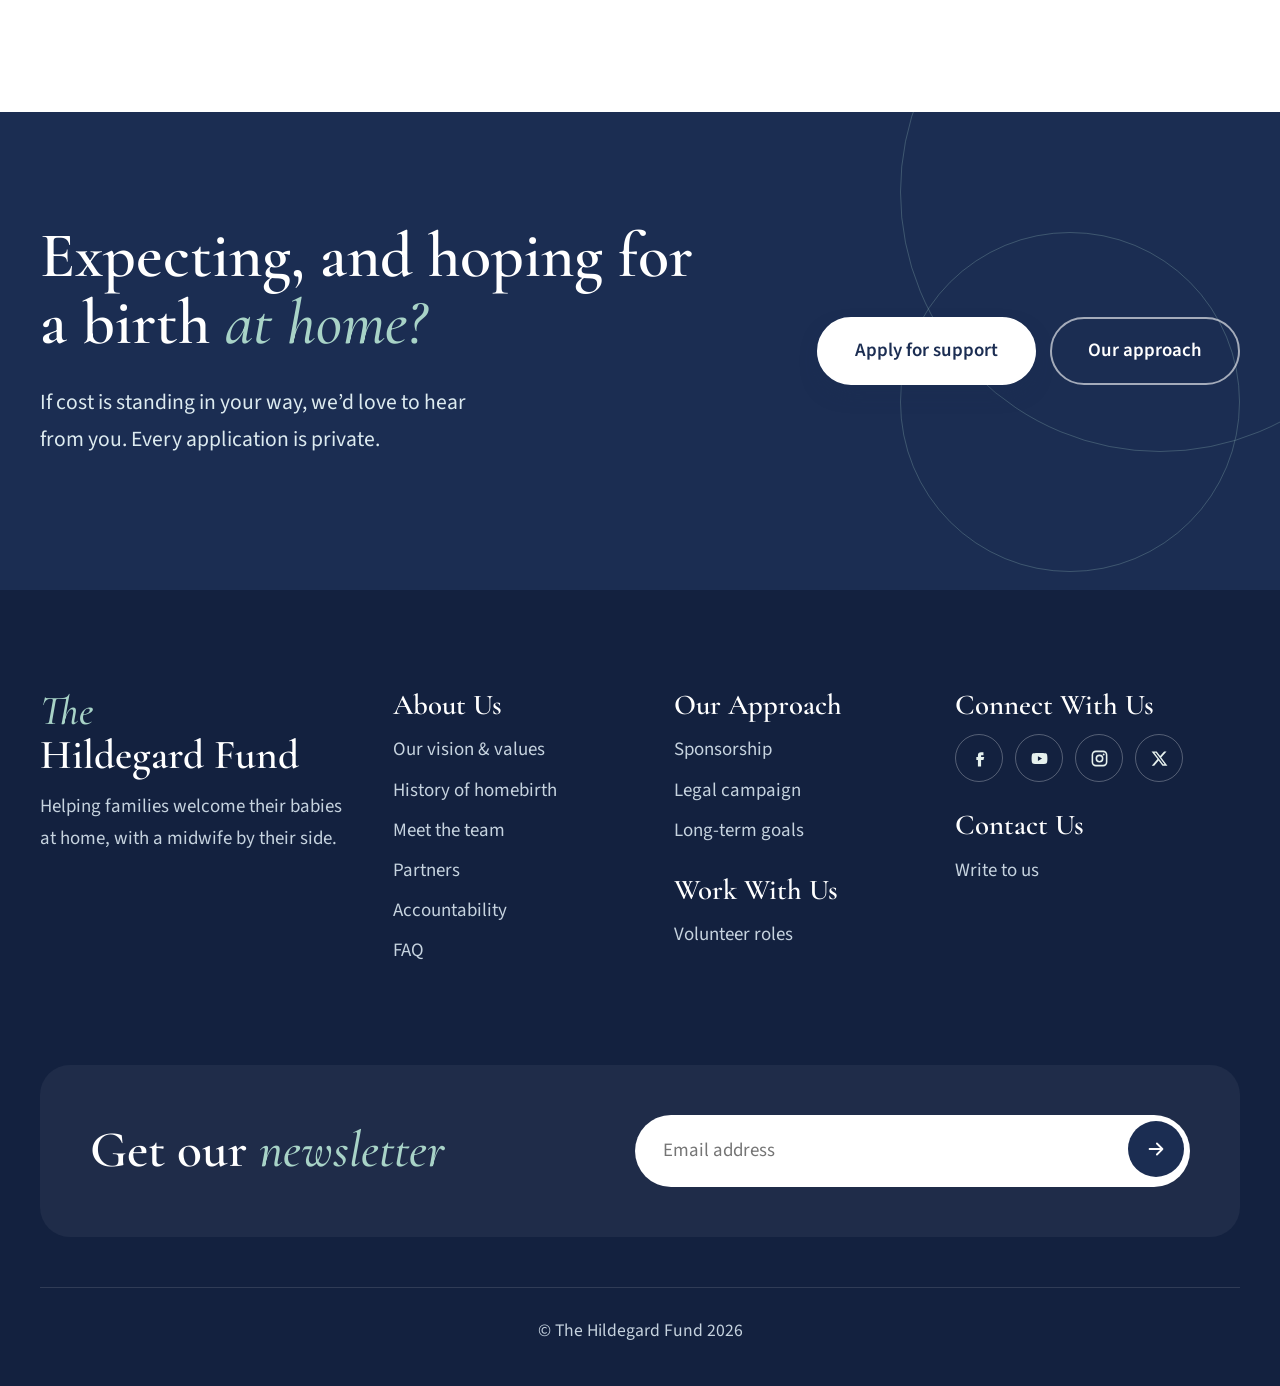
==== commit 40a72f0d: "Add team bios, new prices and social links; trim goals and volunteer roles Co-Authored-By: Claude Op" ====
--- a/index.html
+++ b/index.html
@@ -8,7 +8,7 @@
   <link rel="preconnect" href="https://fonts.googleapis.com">
   <link rel="preconnect" href="https://fonts.gstatic.com" crossorigin>
   <link href="https://fonts.googleapis.com/css2?family=Cormorant+Garamond:ital,wght@0,500;0,600;1,500;1,600&family=Source+Sans+3:ital,wght@0,400;0,500;0,600;1,400&display=swap" rel="stylesheet">
-  <link rel="stylesheet" href="css/style.css?v=10">
+  <link rel="stylesheet" href="css/style.css?v=11">
   <script>document.documentElement.classList.add("js")</script>
 </head>
 <body>
@@ -104,33 +104,33 @@
       <article class="gift reveal">
         <figure class="photo">
           <img src="https://images.unsplash.com/photo-1768693602418-260d828b878d?auto=format&fit=crop&w=800&q=80" alt="Baby clothes folded in a woven basket" loading="lazy">
-          <div class="over"><h3>Buy a birth kit</h3><p class="amount">$100</p></div>
+          <div class="over"><h3>Buy a birth kit</h3><p class="amount">$175</p></div>
         </figure>
         <div class="text">
           <p>Everything the midwife needs on the day, and a few soft things for the baby.</p>
-          <a class="link-arrow" href="https://www.paypal.com/pool/9ub8hglGhU?sr=wccr" target="_blank" rel="noopener">Give $100</a>
+          <a class="link-arrow" href="https://www.paypal.com/pool/9ub8hglGhU?sr=wccr" target="_blank" rel="noopener">Give $175</a>
         </div>
       </article>
 
       <article class="gift reveal d1">
         <figure class="photo">
           <img src="https://images.unsplash.com/photo-1583710457367-47de0ea21fef?auto=format&fit=crop&w=800&q=80" alt="A mother holding her baby close" loading="lazy">
-          <div class="over"><h3>Partially fund a birth</h3><p class="amount">$1,000</p></div>
+          <div class="over"><h3>Partially fund a birth</h3><p class="amount">$2,000</p></div>
         </figure>
         <div class="text">
           <p>Covers part of the cost of a licensed midwife at one family&rsquo;s birth at home.</p>
-          <a class="link-arrow" href="https://www.paypal.com/pool/9ub8hglGhU?sr=wccr" target="_blank" rel="noopener">Give $1,000</a>
+          <a class="link-arrow" href="https://www.paypal.com/pool/9ub8hglGhU?sr=wccr" target="_blank" rel="noopener">Give $2,000</a>
         </div>
       </article>
 
       <article class="gift reveal d2">
         <figure class="photo">
           <img src="https://images.unsplash.com/photo-1543342384-1f1350e27861?auto=format&fit=crop&w=800&q=80" alt="A smiling mother and father with their baby" loading="lazy">
-          <div class="over"><h3>Complete package</h3><p class="amount">$6,000</p></div>
+          <div class="over"><h3>Complete package</h3><p class="amount">$8,000</p></div>
         </figure>
         <div class="text">
           <p>Care from the very first prenatal visit to six weeks after the baby arrives.</p>
-          <a class="link-arrow" href="https://www.paypal.com/pool/9ub8hglGhU?sr=wccr" target="_blank" rel="noopener">Give $6,000</a>
+          <a class="link-arrow" href="https://www.paypal.com/pool/9ub8hglGhU?sr=wccr" target="_blank" rel="noopener">Give $8,000</a>
         </div>
       </article>
     </div>
@@ -201,6 +201,9 @@
         <h4>Connect With Us</h4>
         <div class="socials">
           <a href="https://www.facebook.com/profile.php?id=61595986334964&amp;sk=directory_communities" target="_blank" rel="noopener" aria-label="Facebook"><svg viewBox="0 0 24 24"><path d="M14 8h3V4h-3a4 4 0 0 0-4 4v2H8v4h2v8h4v-8h3l1-4h-4V8z"/></svg></a>
+          <a href="https://www.youtube.com/@thehildegardfund" target="_blank" rel="noopener" aria-label="YouTube"><svg viewBox="0 0 24 24"><path fill-rule="evenodd" d="M21.6 7.2a2.5 2.5 0 0 0-1.8-1.8C18.2 5 12 5 12 5s-6.2 0-7.8.4A2.5 2.5 0 0 0 2.4 7.2 26 26 0 0 0 2 12a26 26 0 0 0 .4 4.8 2.5 2.5 0 0 0 1.8 1.8C5.8 19 12 19 12 19s6.2 0 7.8-.4a2.5 2.5 0 0 0 1.8-1.8A26 26 0 0 0 22 12a26 26 0 0 0-.4-4.8zM10 15V9l5.2 3L10 15z"/></svg></a>
+          <a href="https://www.instagram.com/hildegardfund/" target="_blank" rel="noopener" aria-label="Instagram"><svg viewBox="0 0 24 24"><path fill-rule="evenodd" d="M7.5 2h9A5.5 5.5 0 0 1 22 7.5v9a5.5 5.5 0 0 1-5.5 5.5h-9A5.5 5.5 0 0 1 2 16.5v-9A5.5 5.5 0 0 1 7.5 2zm0 2A3.5 3.5 0 0 0 4 7.5v9A3.5 3.5 0 0 0 7.5 20h9a3.5 3.5 0 0 0 3.5-3.5v-9A3.5 3.5 0 0 0 16.5 4h-9zM12 7a5 5 0 1 1 0 10 5 5 0 0 1 0-10zm0 2a3 3 0 1 0 0 6 3 3 0 0 0 0-6zm5.3-3.3a1.2 1.2 0 1 1 0 2.4 1.2 1.2 0 0 1 0-2.4z"/></svg></a>
+          <a href="https://x.com/hildegardfund" target="_blank" rel="noopener" aria-label="X"><svg viewBox="0 0 24 24"><path d="M17.8 3h3.1l-6.8 7.8L22 21h-6.2l-4.9-6.4L5.3 21H2.2l7.3-8.3L2 3h6.4l4.4 5.8L17.8 3zm-1.1 16.2h1.7L7.4 4.7H5.6l11.1 14.5z"/></svg></a>
         </div>
         <h4>Contact Us</h4>
         <ul>
@@ -211,9 +214,10 @@
 
     <div class="newsletter">
       <h3>Get our <em>newsletter</em></h3>
-      <form class="news-form" novalidate>
+      <form class="news-form" novalidate method="post" target="_blank" rel="noopener" action="https://hildegardfund.us11.list-manage.com/subscribe/post?u=039ddeb687fab4f3319a299d8&amp;id=04e54910ec">
         <label class="sr-only" for="news-email">Email address</label>
-        <input type="email" id="news-email" placeholder="Email address" autocomplete="email">
+        <input type="email" name="EMAIL" id="news-email" placeholder="Email address" autocomplete="email">
+        <div aria-hidden="true" style="position:absolute;left:-5000px"><input type="text" name="b_039ddeb687fab4f3319a299d8_04e54910ec" tabindex="-1" value=""></div>
         <button type="submit" aria-label="Sign up">
           <svg viewBox="0 0 24 24" fill="none" stroke="currentColor" stroke-width="2" stroke-linecap="round" stroke-linejoin="round"><path d="M5 12h14M13 6l6 6-6 6"/></svg>
         </button>
@@ -225,6 +229,6 @@
   </div>
 </footer>
 
-<script src="js/main.js?v=10"></script>
+<script src="js/main.js?v=12"></script>
 </body>
 </html>
--- a/css/style.css
+++ b/css/style.css
@@ -319,6 +319,9 @@
 .person .initials { font-family: var(--display); font-size: 3.4rem; font-style: italic; color: var(--sage-deep); }
 .person h3 { font-size: 1.8rem; margin: 0; text-align: center; }
 .person p { text-align: center; color: var(--brown-soft); margin: 0; }
+.people.bios { grid-template-columns: repeat(2, 1fr); gap: 56px; max-width: 1040px; margin: 0 auto; align-items: start; }
+.people.bios .person p.bio { text-align: left; color: var(--brown); font-size: 1.05rem; line-height: 1.65; margin-top: 18px; }
+.people.bios .person p.role { font-style: italic; }
 
 .note { font-style: italic; color: var(--brown-soft); border-left: 3px solid var(--sage); padding-left: 16px; }
 
@@ -443,6 +446,7 @@
   .steps { grid-template-columns: 1fr; }
   .people { grid-template-columns: 1fr 1fr; gap: 20px; }
   .person h3 { font-size: 1.4rem; }
+  .people.bios { grid-template-columns: 1fr; gap: 48px; }
   .footer-top { grid-template-columns: 1fr; }
   .video .play { width: 76px; height: 76px; }
 }
